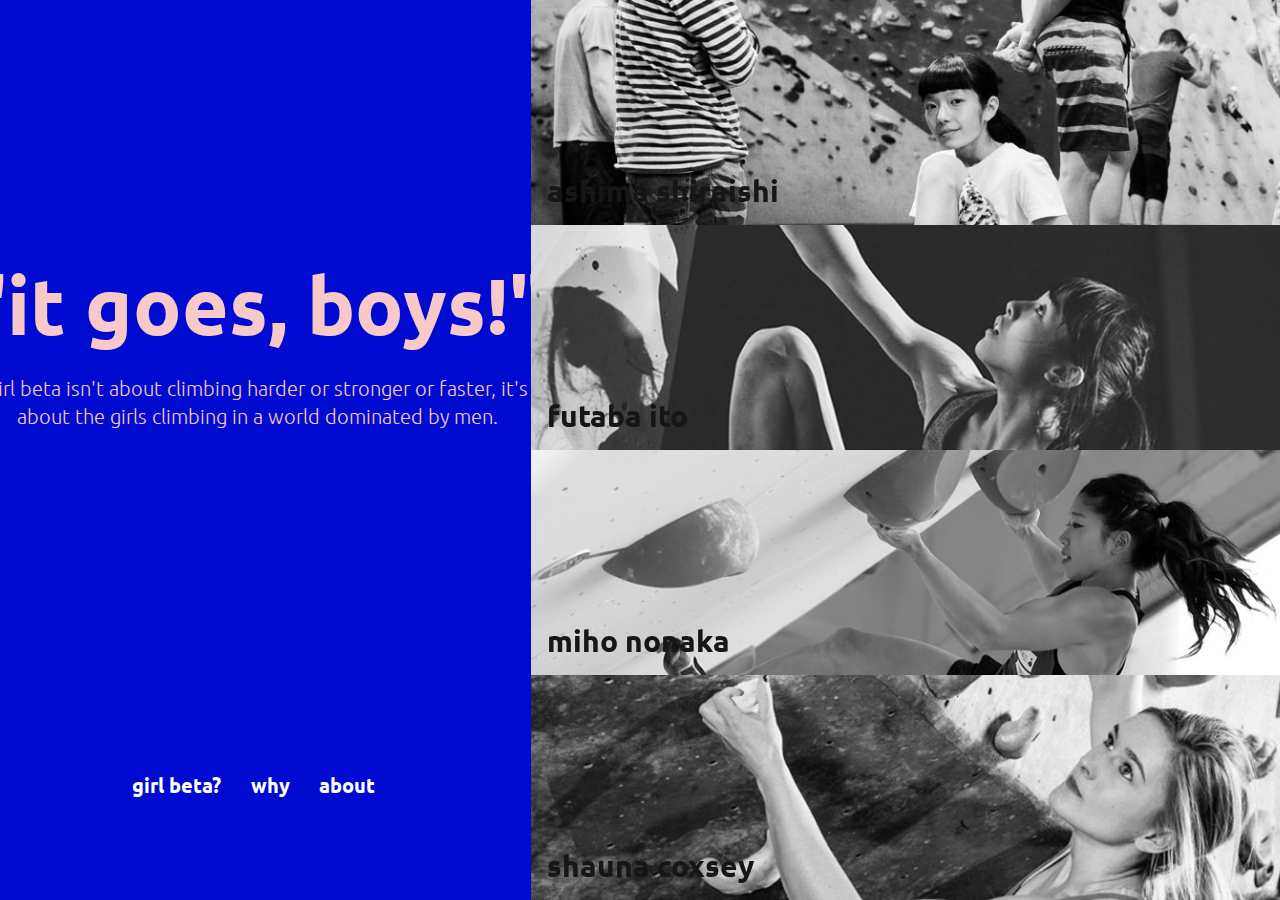
==== index.html @ 15e7bbf2 "initial files" ====
<head>
  <title>girl beta</title>
  <link href='css/bootstrap.css' rel='stylesheet'>
  <link rel="stylesheet" href="css/main.css">
  <link href="https://fonts.googleapis.com/css?family=Ubuntu" rel="stylesheet">
  <meta name="viewport" content="width=device-width, initial-scale=1.0">
</head>

<body>
  <div class="row">
    <div class="col-xs-5">

      <div class="row">
        <div class="important">
          <div class="intro">
            <div class="text">
                <h1>"it goes, boys!"</h1>
                <p class="intro-text">girl beta isn't about climbing harder or stronger or faster, it's about the girls climbing in a world dominated by men.</p>
            </div>
          </div>
        </div>

        <div class="important">
          <div class="sub-nav">
            <div class="sub-nav-text-main">
              <center>
                <a class="nav-link" href="...">girl beta?</a>
                <a class="nav-link" href="...">why</a>
                <a class="nav-link" href="...">about</a>
              </center>
            </div>
          </div>
        </div>
      </div>

    </div>


    <div class="less-important">
      <div class="climber-main">
        <div class="climber">
          <div id="ashima">
              <h3>ashima shiraishi</h3>
              <a href="ashima.html">
                <span class="link-spanner"></span>
              </a>
          </div>
        </div>

        <div class="climber">
          <div id="futaba">
              <h3 class="climber-title">futaba ito</h3>
              <a href="futaba.html">
                <span class="link-spanner"></span>
              </a>
          </div>
        </div>

        <div class="climber">
          <div id="miho">
              <h3 class="climber-title">miho nonaka</h3>
              <a href="miho.html">
                <span class="link-spanner"></span>
              </a>
          </div>
        </div>

        <div class="climber">
          <div id="shauna">
              <h3>shauna coxsey</h3>
              <a href="shauna.html">
                <span class="link-spanner"></span>
              </a>
          </div>
        </div>

        <div class="climber">
          <div id="lynn">
              <h3>lynn hill</h3>
              <a href="lynn.html">
                <span class="link-spanner"></span>
              </a>
          </div>
        </div>

        <div class="climber">
          <div id="akiyo">
              <h3>akiyo noguchi</h3>
              <a href="akiyo.html">
                <span class="link-spanner"></span>
              </a>
          </div>
        </div>

        <div class="climber">
          <div id="janja">
              <h3>janja garnbret</h3>
              <a href="janja.html">
                <span class="link-spanner"></span>
              </a>
          </div>
        </div>

        <div class="climber">
          <div id="jain">
              <h3>jain kim</h3>
              <a href="jain.html">
                <span class="link-spanner"></span>
              </a>
          </div>
        </div>

        </div>
      </div>
  </div>
</body>
---- css/main.css ----
.important{
  z-index: 10;
}

.less-important{
  z-index: 1;
}

.climber{
  height: 25%;
  width: 100%;
  -webkit-filter: grayscale(1);
  transition: 0.3s;
}

.climber:hover{
  -webkit-filter: grayscale(0);
}

.climber-main{
  position:relative;
  height: 100%;
  overflow-y: auto;
  max-width: 100%;
  padding: 0;
  margin: 0;
}

.no-gutter > [class*='col-'] {
  padding-right:0;
  padding-left:0;
  padding-top: 0;
  padding-bottom: 0;
}

.intro{
  position: relative;
  background-color: #000ad1;
  height:75%;
  width:100%;

}

h1 {
  font-family: 'Ubuntu', sans-serif;
  font-weight: 700;
  font-size: 80px;
  text-align: center;
  color: #F7CAC9;
  overflow: hidden;
  text-overflow: ellipsis;
  white-space: nowrap;
  line-height: normal;
}

h3 {
  position: absolute;
  bottom: 8px;
  left: 16px;
  font-family: 'Ubuntu', sans-serif;
  font-weight: 700;
  font-size: 30px;
  text-align:left;
  color: #000ad1;
}


h4 {
  font-family: 'Ubuntu', sans-serif;
  font-weight: 700;
  font-size: 30px;
  color: #000ad1;
  overflow: hidden;
  text-overflow: ellipsis;
  white-space: nowrap;
}

small {
  font-family: 'Ubuntu', sans-serif;
  font-weight: 300;
  font-size: 14px;
  color: #000ad1;
  padding-bottom: 10px;
}

.intro-text{
  text-decoration: none;
  font-family: 'Ubuntu', sans-serif;
  font-weight: 300;
  font-size: 20px;
  color: #F7CAC9;
  text-align: center;
}

.nav-link{
  text-align: center;
  font-family: 'Ubuntu', sans-serif;
  font-weight: 700;
  font-size: 20px;
  color: #ffffff;
  display: inline block;
  margin-left: 1vw;
  margin-right: 1vw;
}

.nav-link:hover{
  text-decoration: none;
  font-color: #000ad1;
  background-color: #F7CAC9;
}

p {
  text-decoration: none;
  font-family: 'Ubuntu', sans-serif;
  font-weight: 300;
  font-size: 14px;
  color: #00000;
  padding-top: 10px;
}

.climber:hover h3  { background-color: #F7CAC9; }

/*Important:*/
.link-spanner{
  position:absolute;
  width:100%;
  height:100%;
  top:0;
  left: 0;
  z-index: 1;
}

.climber-bio{
  position: relative;
  background-color: #F7CAC9;
  height:75%;
  width:100%;
}

.text{
  position: absolute;
  top: 50%; left: 50%;
  transform: translate(-50%,-50%);
}


.sub-nav{
  position: relative;
  background-color: #000ad1;
  height:25%;
  width:100%;
}

.sub-nav-main{
  position: relative;
  background-color: #F7CAC9;
  height:25%;
  width:100%;
}


.sub-nav-text{
  position: absolute;
  top: 50%; left: 0%;
  transform: translate(40%,-50%);
}

.sub-nav-text-main{
  position: absolute;
  top: 50%; left: 0%;
  transform: translate(50%,-60%);
}

.climber-image-holder{
    position:relative;
    height: 100%;
    overflow-y: auto;
    max-width: 100%;
    padding: 0;
    margin: 0;
}

.myImage {
    position:relative;
    left:0;
    top:0;
    width:100%;
    -webkit-filter: grayscale(1);
    transition: 0.3s;
}

.myImage:hover {
    -webkit-filter: grayscale(0);
}

#futaba{
  height: 100%;
  width: 100%;
  background-image: url(../img/futaba.jpg);
  background-size: cover;
  background-repeat: no-repeat;
  position: relative;
  transition: 0.3s;
}

#ashima{
  height: 100%;
  width: 100%;
  background-image: url(../img/ashima.jpg);
  background-size: cover;
  background-repeat: no-repeat;
  position: relative;
}

#miho{
  height: 100%;
  width: 100%;
  background-image: url(../img/miho.jpg);
  background-size: cover;
  background-repeat: no-repeat;
  position: relative;
}

#shauna{
  height: 100%;
  width: 100%;
  background-image: url(../img/shauna.jpg);
  background-size: cover;
  background-repeat: no-repeat;
  position: relative;
}

#lynn{
  height: 100%;
  width: 100%;
  background-image: url(../img/lynn.jpg);
  background-size: cover;
  background-repeat: no-repeat;
  position: relative;
}


#akiyo{
  height: 100%;
  width: 100%;
  background-image: url(../img/akiyo.jpg);
  background-size: cover;
  background-repeat: no-repeat;
  position: relative;
}

#janja{
  height: 100%;
  width: 100%;
  background-image: url(../img/janja.jpg);
  background-size: cover;
  background-repeat: no-repeat;
  position: relative;
}

#jain{
  height: 100%;
  width: 100%;
  background-image: url(../img/jain.jpg);
  background-size: cover;
  background-repeat: no-repeat;
  position: relative;
}
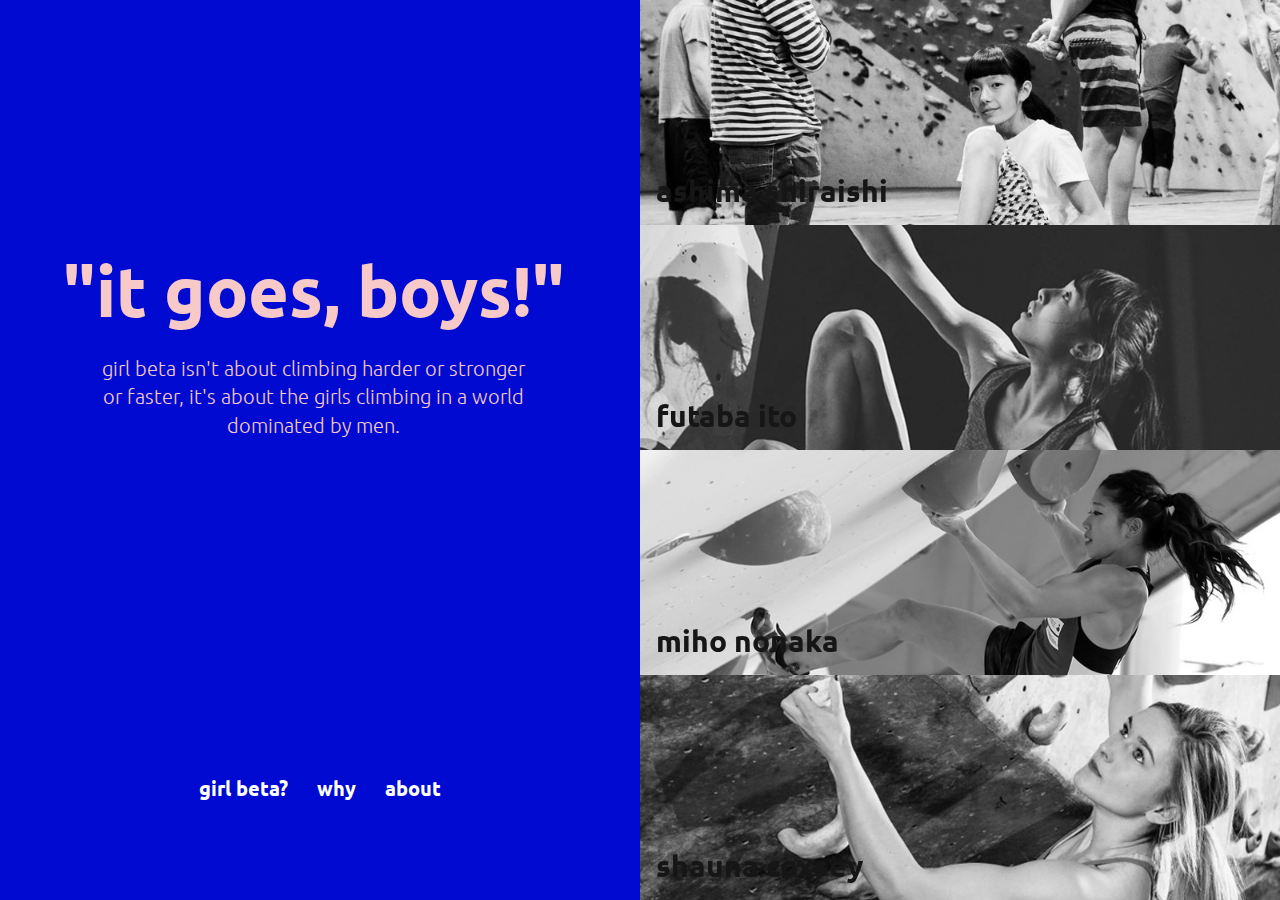
==== commit 32339d6d: "v2.1" ====
--- a/index.html
+++ b/index.html
@@ -1,116 +1,112 @@
 <head>
   <title>girl beta</title>
   <link href='css/bootstrap.css' rel='stylesheet'>
-  <link rel="stylesheet" href="css/main.css">
+  <link rel="stylesheet" media="screen and (min-width: 991px)" href="css/desktop.css">
+   <link rel="stylesheet" media="screen and (min-width: 481px)  and (max-width: 990px)" href="css/tablet.css">
+    <link rel="stylesheet" media="screen and (max-width: 480px)" href="css/mobile.css">
   <link href="https://fonts.googleapis.com/css?family=Ubuntu" rel="stylesheet">
   <meta name="viewport" content="width=device-width, initial-scale=1.0">
 </head>
 
 <body>
-  <div class="row">
-    <div class="col-xs-5">
+<div class="wrapper">
 
-      <div class="row">
-        <div class="important">
-          <div class="intro">
-            <div class="text">
-                <h1>"it goes, boys!"</h1>
-                <p class="intro-text">girl beta isn't about climbing harder or stronger or faster, it's about the girls climbing in a world dominated by men.</p>
+      <div class="intro important">
+          <div class="text">
+            <h1>"it goes, boys!"</h1>
+             <p class="intro-text">girl beta isn't about climbing harder or stronger or faster, it's about the girls climbing in a world dominated by men.</p>
+          </div>
+       </div>
+ 
+
+ 
+        <div class="sub-nav sub-nav-mobile important">
+          <div class="sub-nav-text-main">
+            <center>
+              <a class="nav-link" href="...">girl beta?</a>
+              <a class="nav-link" href="...">why</a>
+              <a class="nav-link" href="...">about</a>
+            </center>
+          </div>
+        </div>
+      
+    
+
+
+      <div class="less-important">
+        <div class="climber-main">
+          <div class="climber">
+            <div id="ashima">
+                <h3>ashima shiraishi</h3>
+                <a href="ashima.html">
+                  <span class="link-spanner"></span>
+                </a>
             </div>
           </div>
-        </div>
 
-        <div class="important">
-          <div class="sub-nav">
-            <div class="sub-nav-text-main">
-              <center>
-                <a class="nav-link" href="...">girl beta?</a>
-                <a class="nav-link" href="...">why</a>
-                <a class="nav-link" href="...">about</a>
-              </center>
+          <div class="climber">
+            <div id="futaba">
+                <h3 class="climber-title">futaba ito</h3>
+                <a href="futaba.html">
+                  <span class="link-spanner"></span>
+                </a>
             </div>
           </div>
+
+          <div class="climber">
+            <div id="miho">
+                <h3 class="climber-title">miho nonaka</h3>
+                <a href="miho.html">
+                  <span class="link-spanner"></span>
+                </a>
+            </div>
+          </div>
+
+          <div class="climber">
+            <div id="shauna">
+                <h3>shauna coxsey</h3>
+                <a href="shauna.html">
+                  <span class="link-spanner"></span>
+                </a>
+            </div>
+          </div>
+
+          <div class="climber">
+            <div id="lynn">
+                <h3>lynn hill</h3>
+                <a href="lynn.html">
+                  <span class="link-spanner"></span>
+                </a>
+            </div>
+          </div>
+
+          <div class="climber">
+            <div id="akiyo">
+                <h3>akiyo noguchi</h3>
+                <a href="akiyo.html">
+                  <span class="link-spanner"></span>
+                </a>
+            </div>
+          </div>
+
+          <div class="climber">
+            <div id="janja">
+                <h3>janja garnbret</h3>
+                <a href="janja.html">
+                  <span class="link-spanner"></span>
+                </a>
+            </div>
+          </div>
+
+          <div class="climber">
+            <div id="jain">
+                <h3>jain kim</h3>
+                <a href="jain.html">
+                  <span class="link-spanner"></span>
+                </a>
+            </div>
+          </div> 
         </div>
       </div>
-
-    </div>
-
-
-    <div class="less-important">
-      <div class="climber-main">
-        <div class="climber">
-          <div id="ashima">
-              <h3>ashima shiraishi</h3>
-              <a href="ashima.html">
-                <span class="link-spanner"></span>
-              </a>
-          </div>
-        </div>
-
-        <div class="climber">
-          <div id="futaba">
-              <h3 class="climber-title">futaba ito</h3>
-              <a href="futaba.html">
-                <span class="link-spanner"></span>
-              </a>
-          </div>
-        </div>
-
-        <div class="climber">
-          <div id="miho">
-              <h3 class="climber-title">miho nonaka</h3>
-              <a href="miho.html">
-                <span class="link-spanner"></span>
-              </a>
-          </div>
-        </div>
-
-        <div class="climber">
-          <div id="shauna">
-              <h3>shauna coxsey</h3>
-              <a href="shauna.html">
-                <span class="link-spanner"></span>
-              </a>
-          </div>
-        </div>
-
-        <div class="climber">
-          <div id="lynn">
-              <h3>lynn hill</h3>
-              <a href="lynn.html">
-                <span class="link-spanner"></span>
-              </a>
-          </div>
-        </div>
-
-        <div class="climber">
-          <div id="akiyo">
-              <h3>akiyo noguchi</h3>
-              <a href="akiyo.html">
-                <span class="link-spanner"></span>
-              </a>
-          </div>
-        </div>
-
-        <div class="climber">
-          <div id="janja">
-              <h3>janja garnbret</h3>
-              <a href="janja.html">
-                <span class="link-spanner"></span>
-              </a>
-          </div>
-        </div>
-
-        <div class="climber">
-          <div id="jain">
-              <h3>jain kim</h3>
-              <a href="jain.html">
-                <span class="link-spanner"></span>
-              </a>
-          </div>
-        </div>
-
-        </div>
-      </div>
-  </div>
+  </div>      
 </body>
--- a/css/desktop.css
+++ b/css/desktop.css
@@ -0,0 +1,282 @@
+.important{
+  z-index: 10;
+}
+
+.less-important{
+  z-index: 1;
+}
+
+.climber{
+  height: 25%;
+  width: 100%;
+  -webkit-filter: grayscale(1);
+  transition: 0.3s;
+}
+
+.climber:hover{
+  -webkit-filter: grayscale(0);
+}
+
+.climber-main{
+  position: relative;
+  left: 50%;
+  top: 0%;
+  height: 100%;
+  overflow-y: auto;
+  max-width: 50%;
+  padding: 0;
+}
+
+.no-gutter > [class*='col-'] {
+  padding-right:0;
+  padding-left:0;
+  padding-top: 0;
+  padding-bottom: 0;
+}
+
+.intro{
+  position: absolute;
+  top: 0;
+  background-color: #000ad1;
+  height:75%;
+  width:50%;
+
+}
+
+h1 {
+  font-family: 'Ubuntu', sans-serif;
+  font-weight: 700;
+  font-size: 70px;
+  text-align: center;
+  color: #F7CAC9;
+  overflow: hidden;
+  text-overflow: ellipsis;
+  white-space: nowrap;
+  line-height: normal;
+  width: 100%;
+  margin-left: 0%;
+}
+
+h3 {
+  position: absolute;
+  bottom: 8px;
+  left: 16px;
+  font-family: 'Ubuntu', sans-serif;
+  font-weight: 700;
+  font-size: 30px;
+  text-align:left;
+  color: #000ad1;
+}
+
+
+h4 {
+  font-family: 'Ubuntu', sans-serif;
+  font-weight: 700;
+  font-size: 30px;
+  color: #000ad1;
+  overflow: hidden;
+  text-overflow: ellipsis;
+  white-space: nowrap;
+}
+
+small {
+  font-family: 'Ubuntu', sans-serif;
+  font-weight: 300;
+  font-size: 14px;
+  color: #000ad1;
+  padding-bottom: 10px;
+}
+
+.intro-text{
+  text-decoration: none;
+  font-family: 'Ubuntu', sans-serif;
+  font-weight: 300;
+  font-size: 20px;
+  color: #F7CAC9;
+  text-align: center;
+  width: 100%;
+  left: 0;
+  padding-right: 3vw;
+  padding-left: 3vw;
+
+}
+
+.nav-link{
+  text-align: center;
+  font-family: 'Ubuntu', sans-serif;
+  font-weight: 700;
+  font-size: 20px;
+  color: #ffffff;
+  display: inline block;
+  margin-left: 1vw;
+  margin-right: 1vw;
+}
+
+.nav-link:hover{
+  text-decoration: none;
+  font-color: #000ad1;
+  background-color: #F7CAC9;
+}
+
+p {
+  text-decoration: none;
+  font-family: 'Ubuntu', sans-serif;
+  font-weight: 300;
+  font-size: 14px;
+  color: #00000;
+  padding-top: 10px;
+}
+
+.climber:hover h3  { background-color: #F7CAC9; }
+
+/*Important:*/
+.link-spanner{
+  position:absolute;
+  width:100%;
+  height:100%;
+  top:0;
+  left: 0;
+  z-index: 1;
+}
+
+.climber-bio{
+  position: relative;
+  background-color: #F7CAC9;
+  height:75%;
+  width:100%;
+}
+
+.text{
+  position: absolute;
+  top: 50%; left: 50%;
+  transform: translate(-50%,-50%);
+  padding-left: : 1vw;
+  padding-right: 1vw;
+}
+
+
+.sub-nav{
+  position: absolute;
+  bottom: 0;
+  background-color: #000ad1;
+  height:25%;
+  width:50%;
+  text-align: center;
+}
+
+.sub-nav-main{
+  position: relative;
+  background-color: #F7CAC9;
+  height:25%;
+  width:100%;
+}
+
+
+.sub-nav-text{
+  position: absolute;
+  top: 50%; left: 0%;
+  transform: translate(40%,-50%);
+}
+
+.sub-nav-text-main{
+  position: absolute;
+  top: 50%;
+  left: 50%;
+  transform: translate(-50%, -50%);
+}
+
+.climber-image-holder{
+    position:relative;
+    height: 100%;
+    overflow-y: auto;
+    max-width: 100%;
+    padding: 0;
+    margin: 0;
+}
+
+.myImage {
+    position:relative;
+    left:0;
+    top:0;
+    width:100%;
+    -webkit-filter: grayscale(1);
+    transition: 0.3s;
+}
+
+.myImage:hover {
+    -webkit-filter: grayscale(0);
+}
+
+#futaba{
+  height: 100%;
+  width: 100%;
+  background-image: url(../img/futaba.jpg);
+  background-size: cover;
+  background-repeat: no-repeat;
+  position: relative;
+  transition: 0.3s;
+}
+
+#ashima{
+  height: 100%;
+  width: 100%;
+  background-image: url(../img/ashima.jpg);
+  background-size: cover;
+  background-repeat: no-repeat;
+  position: relative;
+}
+
+#miho{
+  height: 100%;
+  width: 100%;
+  background-image: url(../img/miho.jpg);
+  background-size: cover;
+  background-repeat: no-repeat;
+  position: relative;
+}
+
+#shauna{
+  height: 100%;
+  width: 100%;
+  background-image: url(../img/shauna.jpg);
+  background-size: cover;
+  background-repeat: no-repeat;
+  position: relative;
+}
+
+#lynn{
+  height: 100%;
+  width: 100%;
+  background-image: url(../img/lynn.jpg);
+  background-size: cover;
+  background-repeat: no-repeat;
+  position: relative;
+}
+
+
+#akiyo{
+  height: 100%;
+  width: 100%;
+  background-image: url(../img/akiyo.jpg);
+  background-size: cover;
+  background-repeat: no-repeat;
+  position: relative;
+}
+
+#janja{
+  height: 100%;
+  width: 100%;
+  background-image: url(../img/janja.jpg);
+  background-size: cover;
+  background-repeat: no-repeat;
+  position: relative;
+}
+
+#jain{
+  height: 100%;
+  width: 100%;
+  background-image: url(../img/jain.jpg);
+  background-size: cover;
+  background-repeat: no-repeat;
+  position: relative;
+}
--- a/css/tablet.css
+++ b/css/tablet.css
@@ -0,0 +1,282 @@
+.important{
+  z-index: 10;
+}
+
+.less-important{
+  z-index: 1;
+}
+
+.climber{
+  height: 25%;
+  width: 100%;
+  -webkit-filter: grayscale(1);
+  transition: 0.3s;
+}
+
+.climber:hover{
+  -webkit-filter: grayscale(0);
+}
+
+.climber-main{
+  position: relative;
+  left: 50%;
+  top: 0%;
+  height: 100%;
+  overflow-y: auto;
+  max-width: 50%;
+  padding: 0;
+}
+
+.no-gutter > [class*='col-'] {
+  padding-right:0;
+  padding-left:0;
+  padding-top: 0;
+  padding-bottom: 0;
+}
+
+.intro{
+  position: absolute;
+  top: 0;
+  background-color: red;
+  height:75%;
+  width:50%;
+
+}
+
+h1 {
+  font-family: 'Ubuntu', sans-serif;
+  font-weight: 700;
+  font-size: 70px;
+  text-align: center;
+  color: #F7CAC9;
+  overflow: hidden;
+  text-overflow: ellipsis;
+  white-space: nowrap;
+  line-height: normal;
+  width: 100%;
+  margin-left: 0%;
+}
+
+h3 {
+  position: absolute;
+  bottom: 8px;
+  left: 16px;
+  font-family: 'Ubuntu', sans-serif;
+  font-weight: 700;
+  font-size: 30px;
+  text-align:left;
+  color: #000ad1;
+}
+
+
+h4 {
+  font-family: 'Ubuntu', sans-serif;
+  font-weight: 700;
+  font-size: 30px;
+  color: #000ad1;
+  overflow: hidden;
+  text-overflow: ellipsis;
+  white-space: nowrap;
+}
+
+small {
+  font-family: 'Ubuntu', sans-serif;
+  font-weight: 300;
+  font-size: 14px;
+  color: #000ad1;
+  padding-bottom: 10px;
+}
+
+.intro-text{
+  text-decoration: none;
+  font-family: 'Ubuntu', sans-serif;
+  font-weight: 300;
+  font-size: 20px;
+  color: #F7CAC9;
+  text-align: center;
+  width: 100%;
+  left: 0;
+  padding-right: 3vw;
+  padding-left: 3vw;
+
+}
+
+.nav-link{
+  text-align: center;
+  font-family: 'Ubuntu', sans-serif;
+  font-weight: 700;
+  font-size: 20px;
+  color: #ffffff;
+  display: inline block;
+  margin-left: 1vw;
+  margin-right: 1vw;
+}
+
+.nav-link:hover{
+  text-decoration: none;
+  font-color: #000ad1;
+  background-color: #F7CAC9;
+}
+
+p {
+  text-decoration: none;
+  font-family: 'Ubuntu', sans-serif;
+  font-weight: 300;
+  font-size: 14px;
+  color: #00000;
+  padding-top: 10px;
+}
+
+.climber:hover h3  { background-color: #F7CAC9; }
+
+/*Important:*/
+.link-spanner{
+  position:absolute;
+  width:100%;
+  height:100%;
+  top:0;
+  left: 0;
+  z-index: 1;
+}
+
+.climber-bio{
+  position: relative;
+  background-color: #F7CAC9;
+  height:75%;
+  width:100%;
+}
+
+.text{
+  position: absolute;
+  top: 50%; left: 50%;
+  transform: translate(-50%,-50%);
+  padding-left: : 1vw;
+  padding-right: 1vw;
+}
+
+
+.sub-nav{
+  position: absolute;
+  bottom: 0;
+  background-color: #000ad1;
+  height:25%;
+  width:50%;
+  text-align: center;
+}
+
+.sub-nav-main{
+  position: relative;
+  background-color: #F7CAC9;
+  height:25%;
+  width:100%;
+}
+
+
+.sub-nav-text{
+  position: absolute;
+  top: 50%; left: 0%;
+  transform: translate(40%,-50%);
+}
+
+.sub-nav-text-main{
+  position: absolute;
+  top: 50%;
+  left: 50%;
+  transform: translate(-50%, -50%);
+}
+
+.climber-image-holder{
+    position:relative;
+    height: 100%;
+    overflow-y: auto;
+    max-width: 100%;
+    padding: 0;
+    margin: 0;
+}
+
+.myImage {
+    position:relative;
+    left:0;
+    top:0;
+    width:100%;
+    -webkit-filter: grayscale(1);
+    transition: 0.3s;
+}
+
+.myImage:hover {
+    -webkit-filter: grayscale(0);
+}
+
+#futaba{
+  height: 100%;
+  width: 100%;
+  background-image: url(../img/futaba.jpg);
+  background-size: cover;
+  background-repeat: no-repeat;
+  position: relative;
+  transition: 0.3s;
+}
+
+#ashima{
+  height: 100%;
+  width: 100%;
+  background-image: url(../img/ashima.jpg);
+  background-size: cover;
+  background-repeat: no-repeat;
+  position: relative;
+}
+
+#miho{
+  height: 100%;
+  width: 100%;
+  background-image: url(../img/miho.jpg);
+  background-size: cover;
+  background-repeat: no-repeat;
+  position: relative;
+}
+
+#shauna{
+  height: 100%;
+  width: 100%;
+  background-image: url(../img/shauna.jpg);
+  background-size: cover;
+  background-repeat: no-repeat;
+  position: relative;
+}
+
+#lynn{
+  height: 100%;
+  width: 100%;
+  background-image: url(../img/lynn.jpg);
+  background-size: cover;
+  background-repeat: no-repeat;
+  position: relative;
+}
+
+
+#akiyo{
+  height: 100%;
+  width: 100%;
+  background-image: url(../img/akiyo.jpg);
+  background-size: cover;
+  background-repeat: no-repeat;
+  position: relative;
+}
+
+#janja{
+  height: 100%;
+  width: 100%;
+  background-image: url(../img/janja.jpg);
+  background-size: cover;
+  background-repeat: no-repeat;
+  position: relative;
+}
+
+#jain{
+  height: 100%;
+  width: 100%;
+  background-image: url(../img/jain.jpg);
+  background-size: cover;
+  background-repeat: no-repeat;
+  position: relative;
+}
--- a/css/mobile.css
+++ b/css/mobile.css
@@ -0,0 +1,268 @@
+.important{
+  z-index: 10;
+}
+
+.less-important{
+  z-index: 1;
+}
+
+.climber{
+  height: 25%;
+  width: 100%;
+  -webkit-filter: grayscale(1);
+  transition: 0.3s;
+}
+
+.climber:hover{
+  -webkit-filter: grayscale(0);
+}
+
+.climber-main{
+  position:relative;
+  height: 100%;
+  overflow-y: auto;
+  max-width: 100%;
+  padding: 0;
+  margin: 0;
+}
+
+.no-gutter > [class*='col-'] {
+  padding-right:0;
+  padding-left:0;
+  padding-top: 0;
+  padding-bottom: 0;
+}
+
+.intro{
+  position: relative;
+  background-color: green;
+  height:75%;
+  width:100%;
+
+}
+
+h1 {
+  font-family: 'Ubuntu', sans-serif;
+  font-weight: 700;
+  font-size: 80px;
+  text-align: center;
+  color: #F7CAC9;
+  overflow: hidden;
+  text-overflow: ellipsis;
+  white-space: nowrap;
+  line-height: normal;
+}
+
+h3 {
+  position: absolute;
+  bottom: 8px;
+  left: 16px;
+  font-family: 'Ubuntu', sans-serif;
+  font-weight: 700;
+  font-size: 30px;
+  text-align:left;
+  color: #000ad1;
+}
+
+
+h4 {
+  font-family: 'Ubuntu', sans-serif;
+  font-weight: 700;
+  font-size: 30px;
+  color: #000ad1;
+  overflow: hidden;
+  text-overflow: ellipsis;
+  white-space: nowrap;
+}
+
+small {
+  font-family: 'Ubuntu', sans-serif;
+  font-weight: 300;
+  font-size: 14px;
+  color: #000ad1;
+  padding-bottom: 10px;
+}
+
+.intro-text{
+  text-decoration: none;
+  font-family: 'Ubuntu', sans-serif;
+  font-weight: 300;
+  font-size: 20px;
+  color: #F7CAC9;
+  text-align: center;
+}
+
+.nav-link{
+  text-align: center;
+  font-family: 'Ubuntu', sans-serif;
+  font-weight: 700;
+  font-size: 20px;
+  color: #ffffff;
+  display: inline block;
+  margin-left: 1vw;
+  margin-right: 1vw;
+}
+
+.nav-link:hover{
+  text-decoration: none;
+  font-color: #000ad1;
+  background-color: #F7CAC9;
+}
+
+p {
+  text-decoration: none;
+  font-family: 'Ubuntu', sans-serif;
+  font-weight: 300;
+  font-size: 14px;
+  color: #00000;
+  padding-top: 10px;
+}
+
+.climber:hover h3  { background-color: #F7CAC9; }
+
+/*Important:*/
+.link-spanner{
+  position:absolute;
+  width:100%;
+  height:100%;
+  top:0;
+  left: 0;
+  z-index: 1;
+}
+
+.climber-bio{
+  position: relative;
+  background-color: #F7CAC9;
+  height:75%;
+  width:100%;
+}
+
+.text{
+  position: absolute;
+  top: 50%; left: 50%;
+  transform: translate(-50%,-50%);
+}
+
+
+.sub-nav{
+  position: relative;
+  background-color: #000ad1;
+  height:25%;
+  width:100%;
+}
+
+.sub-nav-main{
+  position: relative;
+  background-color: #F7CAC9;
+  height:25%;
+  width:100%;
+}
+
+
+.sub-nav-text{
+  position: absolute;
+  top: 50%; left: 0%;
+  transform: translate(40%,-50%);
+}
+
+.sub-nav-text-main{
+  position: absolute;
+  top: 50%; left: 0%;
+  transform: translate(50%,-60%);
+}
+
+.climber-image-holder{
+    position:relative;
+    height: 100%;
+    overflow-y: auto;
+    max-width: 100%;
+    padding: 0;
+    margin: 0;
+}
+
+.myImage {
+    position:relative;
+    left:0;
+    top:0;
+    width:100%;
+    -webkit-filter: grayscale(1);
+    transition: 0.3s;
+}
+
+.myImage:hover {
+    -webkit-filter: grayscale(0);
+}
+
+#futaba{
+  height: 100%;
+  width: 100%;
+  background-image: url(../img/futaba.jpg);
+  background-size: cover;
+  background-repeat: no-repeat;
+  position: relative;
+  transition: 0.3s;
+}
+
+#ashima{
+  height: 100%;
+  width: 100%;
+  background-image: url(../img/ashima.jpg);
+  background-size: cover;
+  background-repeat: no-repeat;
+  position: relative;
+}
+
+#miho{
+  height: 100%;
+  width: 100%;
+  background-image: url(../img/miho.jpg);
+  background-size: cover;
+  background-repeat: no-repeat;
+  position: relative;
+}
+
+#shauna{
+  height: 100%;
+  width: 100%;
+  background-image: url(../img/shauna.jpg);
+  background-size: cover;
+  background-repeat: no-repeat;
+  position: relative;
+}
+
+#lynn{
+  height: 100%;
+  width: 100%;
+  background-image: url(../img/lynn.jpg);
+  background-size: cover;
+  background-repeat: no-repeat;
+  position: relative;
+}
+
+
+#akiyo{
+  height: 100%;
+  width: 100%;
+  background-image: url(../img/akiyo.jpg);
+  background-size: cover;
+  background-repeat: no-repeat;
+  position: relative;
+}
+
+#janja{
+  height: 100%;
+  width: 100%;
+  background-image: url(../img/janja.jpg);
+  background-size: cover;
+  background-repeat: no-repeat;
+  position: relative;
+}
+
+#jain{
+  height: 100%;
+  width: 100%;
+  background-image: url(../img/jain.jpg);
+  background-size: cover;
+  background-repeat: no-repeat;
+  position: relative;
+}
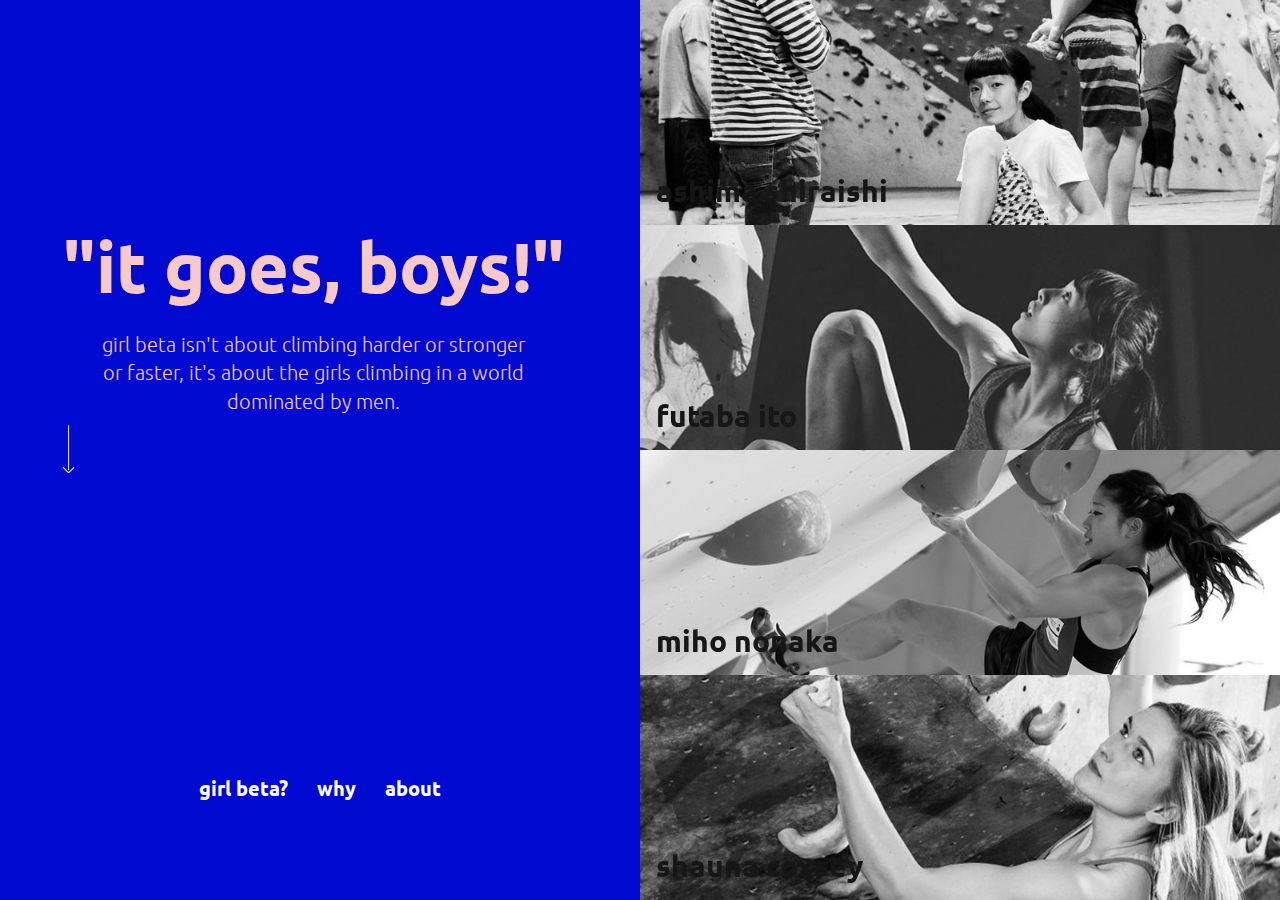
==== commit 5ba2b293: "mobile responsive homepage + minor content changes" ====
--- a/index.html
+++ b/index.html
@@ -1,26 +1,31 @@
 <head>
   <title>girl beta</title>
-  <link href='css/bootstrap.css' rel='stylesheet'>
-  <link rel="stylesheet" media="screen and (min-width: 991px)" href="css/desktop.css">
-   <link rel="stylesheet" media="screen and (min-width: 481px)  and (max-width: 990px)" href="css/tablet.css">
+    <link href='css/bootstrap.css' rel='stylesheet'>
+    <link rel="stylesheet" media="screen and (min-width: 991px)" href="css/desktop.css">
+    <link rel="stylesheet" media="screen and (min-width: 481px)  and (max-width: 990px)" href="css/tablet.css">
     <link rel="stylesheet" media="screen and (max-width: 480px)" href="css/mobile.css">
-  <link href="https://fonts.googleapis.com/css?family=Ubuntu" rel="stylesheet">
-  <meta name="viewport" content="width=device-width, initial-scale=1.0">
+    <link href="https://fonts.googleapis.com/css?family=Ubuntu" rel="stylesheet">
+    <script src="js/jquery-3.3.1.min.js"></script>
+    <script src="js/jquery.sticky-kit.min.js"></script>
+    <script src="js/stickynav.js"></script>
+    <meta name="viewport" content="width=device-width, initial-scale=1.0">
 </head>
 
 <body>
-<div class="wrapper">
 
       <div class="intro important">
           <div class="text">
             <h1>"it goes, boys!"</h1>
              <p class="intro-text">girl beta isn't about climbing harder or stronger or faster, it's about the girls climbing in a world dominated by men.</p>
+             <img id="scroll-arrow" class=".mobile-only" src="img/scroll-down.svg" alt="scroll down arrow" height="48 px" width="12 px">
+             <br>
+             <p id="mobile-intro" class="mobile-only">scroll down</p>
           </div>
        </div>
- 
 
- 
-        <div class="sub-nav sub-nav-mobile important">
+
+
+        <div class="sub-nav important">
           <div class="sub-nav-text-main">
             <center>
               <a class="nav-link" href="...">girl beta?</a>
@@ -29,84 +34,97 @@
             </center>
           </div>
         </div>
-      
-    
 
 
       <div class="less-important">
         <div class="climber-main">
           <div class="climber">
             <div id="ashima">
-                <h3>ashima shiraishi</h3>
-                <a href="ashima.html">
-                  <span class="link-spanner"></span>
-                </a>
+                <div id="ashima-inside">
+                  <h3>ashima shiraishi</h3>
+                  <a href="ashima.html">
+                    <span class="link-spanner"></span>
+                  </a>
+                </div>
             </div>
           </div>
 
           <div class="climber">
             <div id="futaba">
+              <div id="futaba-inside">
                 <h3 class="climber-title">futaba ito</h3>
                 <a href="futaba.html">
                   <span class="link-spanner"></span>
                 </a>
+              </div>
             </div>
           </div>
 
           <div class="climber">
             <div id="miho">
+              <div id="miho-inside">
                 <h3 class="climber-title">miho nonaka</h3>
                 <a href="miho.html">
                   <span class="link-spanner"></span>
                 </a>
+              </div>
             </div>
           </div>
 
           <div class="climber">
             <div id="shauna">
-                <h3>shauna coxsey</h3>
+              <div id="shauna-inside">
+                <h3 class="climber-title">shauna coxsey</h3>
                 <a href="shauna.html">
                   <span class="link-spanner"></span>
                 </a>
+              </div>
             </div>
           </div>
 
           <div class="climber">
             <div id="lynn">
+              <div id="lynn-inside">
                 <h3>lynn hill</h3>
                 <a href="lynn.html">
                   <span class="link-spanner"></span>
                 </a>
+              </div>
             </div>
           </div>
 
           <div class="climber">
             <div id="akiyo">
+              <div id="akiyo-inside">
                 <h3>akiyo noguchi</h3>
                 <a href="akiyo.html">
                   <span class="link-spanner"></span>
                 </a>
+              </div>
             </div>
           </div>
 
           <div class="climber">
             <div id="janja">
+              <div id="janja-inside">
                 <h3>janja garnbret</h3>
                 <a href="janja.html">
                   <span class="link-spanner"></span>
                 </a>
+              </div>
             </div>
           </div>
 
           <div class="climber">
             <div id="jain">
+              <div id="jain-inside">
                 <h3>jain kim</h3>
                 <a href="jain.html">
                   <span class="link-spanner"></span>
                 </a>
+              </div>
             </div>
-          </div> 
+          </div>
         </div>
       </div>
-  </div>      
 </body>
--- a/css/desktop.css
+++ b/css/desktop.css
@@ -85,6 +85,10 @@
   font-size: 14px;
   color: #000ad1;
   padding-bottom: 10px;
+}
+
+.mobile-only{
+  display: none;
 }
 
 .intro-text{
--- a/css/mobile.css
+++ b/css/mobile.css
@@ -9,21 +9,20 @@
 .climber{
   height: 25%;
   width: 100%;
-  -webkit-filter: grayscale(1);
-  transition: 0.3s;
-}
-
-.climber:hover{
-  -webkit-filter: grayscale(0);
 }
 
 .climber-main{
-  position:relative;
-  height: 100%;
+  float: left;
+  position: relative;
+  bottom: 0%;
+  height: 90%;
   overflow-y: auto;
-  max-width: 100%;
+  width: 100%;
   padding: 0;
-  margin: 0;
+}
+
+.climber-main::-webkit-scrollbar {
+    display: none;
 }
 
 .no-gutter > [class*='col-'] {
@@ -34,9 +33,11 @@
 }
 
 .intro{
-  position: relative;
-  background-color: green;
-  height:75%;
+  float: left;
+  position: relative;
+  top: 0;
+  background-color: #000ad1;
+  height:90%;
   width:100%;
 
 }
@@ -44,13 +45,15 @@
 h1 {
   font-family: 'Ubuntu', sans-serif;
   font-weight: 700;
-  font-size: 80px;
+  font-size: 45px;
   text-align: center;
   color: #F7CAC9;
   overflow: hidden;
   text-overflow: ellipsis;
   white-space: nowrap;
   line-height: normal;
+  width: 100%;
+  margin-left: 0%;
 }
 
 h3 {
@@ -62,6 +65,7 @@
   font-size: 30px;
   text-align:left;
   color: #000ad1;
+  background-color: #F7CAC9;
 }
 
 
@@ -83,6 +87,20 @@
   padding-bottom: 10px;
 }
 
+#mobile-intro
+{
+  font-family: 'Ubuntu', sans-serif;
+  font-weight: 300;
+  font-size: 14px;
+  color: #ffffff;
+  padding-bottom: 10px;
+  text-align: center;
+  margin-top: 2vh;
+}
+
+
+
+
 .intro-text{
   text-decoration: none;
   font-family: 'Ubuntu', sans-serif;
@@ -90,20 +108,27 @@
   font-size: 20px;
   color: #F7CAC9;
   text-align: center;
+  width: 100%;
+  left: 0;
+  padding-right: 3vw;
+  padding-left: 3vw;
+  padding-bottom: 10px;
+  margin-bottom: 2vh;
+
 }
 
 .nav-link{
   text-align: center;
   font-family: 'Ubuntu', sans-serif;
   font-weight: 700;
-  font-size: 20px;
+  font-size: 16px;
   color: #ffffff;
   display: inline block;
-  margin-left: 1vw;
-  margin-right: 1vw;
-}
-
-.nav-link:hover{
+  margin-left: 3vw;
+  margin-right: 3vw;
+}
+
+.nav-link:hover .nav-link:focus{
   text-decoration: none;
   font-color: #000ad1;
   background-color: #F7CAC9;
@@ -141,14 +166,20 @@
   position: absolute;
   top: 50%; left: 50%;
   transform: translate(-50%,-50%);
+  padding-left: : 1vw;
+  padding-right: 1vw;
+  text-align:center;
 }
 
 
 .sub-nav{
-  position: relative;
+  float: left;
+  position: relative;
+  bottom: 0;
   background-color: #000ad1;
-  height:25%;
+  height:10%;
   width:100%;
+  text-align: center;
 }
 
 .sub-nav-main{
@@ -167,8 +198,10 @@
 
 .sub-nav-text-main{
   position: absolute;
-  top: 50%; left: 0%;
-  transform: translate(50%,-60%);
+  top: 50%;
+  left: 50%;
+  transform: translate(-50%, -50%);
+  width: 100%
 }
 
 .climber-image-holder{
@@ -185,84 +218,199 @@
     left:0;
     top:0;
     width:100%;
-    -webkit-filter: grayscale(1);
     transition: 0.3s;
 }
+
 
 .myImage:hover {
     -webkit-filter: grayscale(0);
 }
 
 #futaba{
-  height: 100%;
-  width: 100%;
+  position: relative;
+}
+
+#futaba::before{
+  height: 100%;
+  width: 100%;
+  content: "";
+  position: absolute;
+  top: 0; left: 0;
   background-image: url(../img/futaba.jpg);
   background-size: cover;
   background-repeat: no-repeat;
-  position: relative;
-  transition: 0.3s;
-}
+  filter: grayscale(100%);
+}
+
+#futaba-inside {
+  /* This will make it stack on top of the ::before */
+  position: relative;
+  width: 100%;
+  height: 100%;
+}
+
 
 #ashima{
-  height: 100%;
-  width: 100%;
+  position: relative;
+}
+
+#ashima::before{
+  height: 100%;
+  width: 100%;
+  content: "";
+  position: absolute;
+  top: 0; left: 0;
   background-image: url(../img/ashima.jpg);
   background-size: cover;
   background-repeat: no-repeat;
-  position: relative;
+  filter: grayscale(100%);
+}
+
+#ashima-inside {
+  /* This will make it stack on top of the ::before */
+  position: relative;
+  width: 100%;
+  height: 100%;
 }
 
 #miho{
-  height: 100%;
-  width: 100%;
+  position: relative;
+}
+
+#miho::before{
+  height: 100%;
+  width: 100%;
+  content: "";
+  position: absolute;
+  top: 0; left: 0;
   background-image: url(../img/miho.jpg);
   background-size: cover;
   background-repeat: no-repeat;
-  position: relative;
-}
+  filter: grayscale(100%);
+}
+
+#miho-inside {
+  /* This will make it stack on top of the ::before */
+  position: relative;
+  width: 100%;
+  height: 100%;
+}
+
 
 #shauna{
-  height: 100%;
-  width: 100%;
+  position: relative;
+}
+
+#shauna::before{
+  height: 100%;
+  width: 100%;
+  content: "";
+  position: absolute;
+  top: 0; left: 0;
   background-image: url(../img/shauna.jpg);
   background-size: cover;
   background-repeat: no-repeat;
-  position: relative;
-}
+  filter: grayscale(100%);
+}
+
+#shauna-inside {
+  /* This will make it stack on top of the ::before */
+  position: relative;
+  width: 100%;
+  height: 100%;
+}
+
 
 #lynn{
-  height: 100%;
-  width: 100%;
+  position: relative;
+}
+
+#lynn::before{
+  height: 100%;
+  width: 100%;
+  content: "";
+  position: absolute;
+  top: 0; left: 0;
   background-image: url(../img/lynn.jpg);
   background-size: cover;
   background-repeat: no-repeat;
-  position: relative;
+  filter: grayscale(100%);
+}
+
+#lynn-inside {
+  /* This will make it stack on top of the ::before */
+  position: relative;
+  width: 100%;
+  height: 100%;
 }
 
 
 #akiyo{
-  height: 100%;
-  width: 100%;
+  position: relative;
+}
+
+#akiyo::before{
+  height: 100%;
+  width: 100%;
+  content: "";
+  position: absolute;
+  top: 0; left: 0;
   background-image: url(../img/akiyo.jpg);
   background-size: cover;
   background-repeat: no-repeat;
-  position: relative;
-}
+  filter: grayscale(100%);
+}
+
+#akiyo-inside {
+  /* This will make it stack on top of the ::before */
+  position: relative;
+  width: 100%;
+  height: 100%;
+}
+
 
 #janja{
-  height: 100%;
-  width: 100%;
+  position: relative;
+}
+
+#janja::before{
+  height: 100%;
+  width: 100%;
+  content: "";
+  position: absolute;
+  top: 0; left: 0;
   background-image: url(../img/janja.jpg);
   background-size: cover;
   background-repeat: no-repeat;
-  position: relative;
+  filter: grayscale(100%);
+}
+
+#janja-inside {
+  /* This will make it stack on top of the ::before */
+  position: relative;
+  width: 100%;
+  height: 100%;
 }
 
 #jain{
-  height: 100%;
-  width: 100%;
+  position: relative;
+}
+
+#jain::before{
+  height: 100%;
+  width: 100%;
+  content: "";
+  position: absolute;
+  top: 0; left: 0;
   background-image: url(../img/jain.jpg);
   background-size: cover;
   background-repeat: no-repeat;
-  position: relative;
-}
+  filter: grayscale(100%);
+}
+
+#jain-inside {
+  /* This will make it stack on top of the ::before */
+  position: relative;
+  width: 100%;
+  height: 100%;
+}
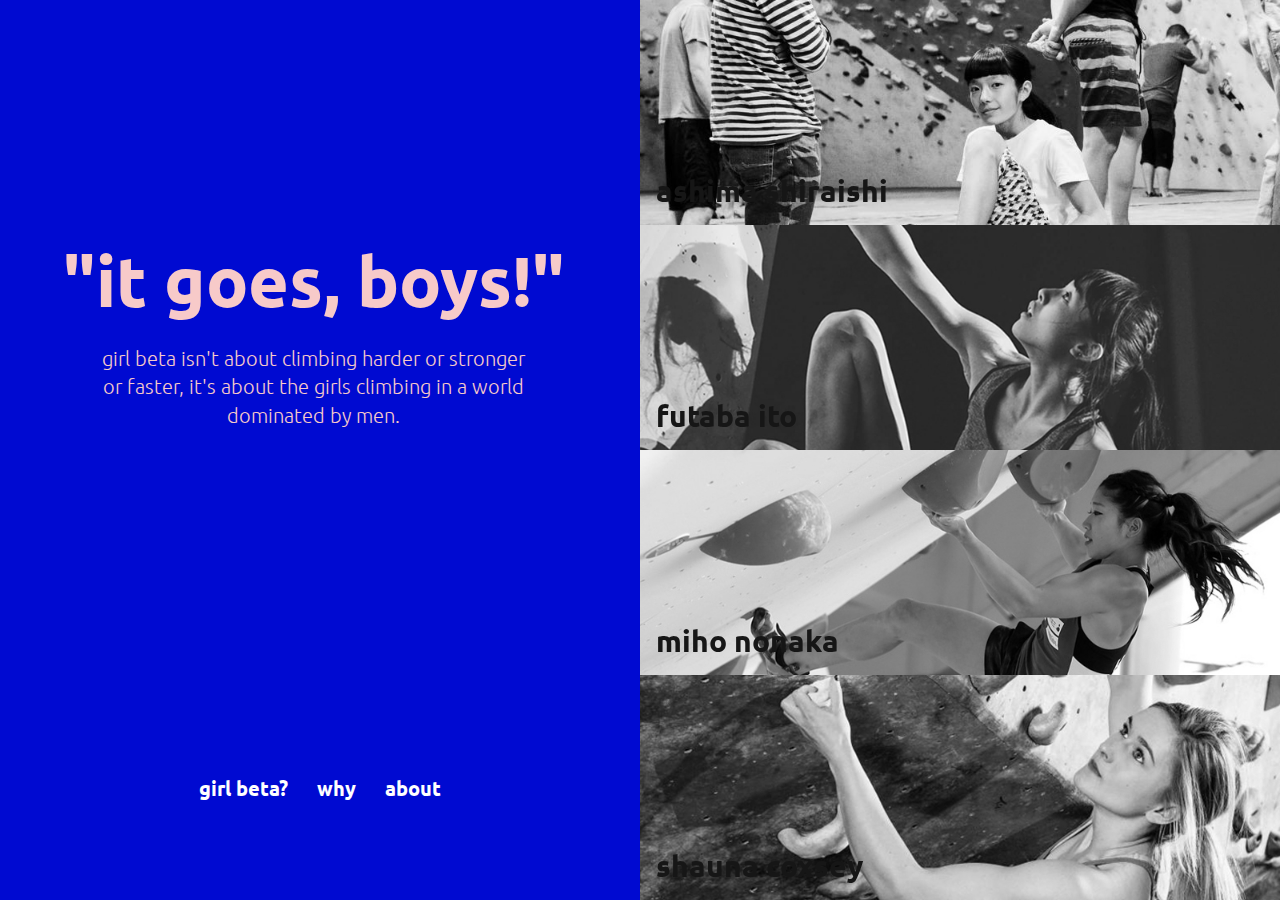
==== commit f6464f80: "tablet styling" ====
--- a/index.html
+++ b/index.html
@@ -17,7 +17,7 @@
           <div class="text">
             <h1>"it goes, boys!"</h1>
              <p class="intro-text">girl beta isn't about climbing harder or stronger or faster, it's about the girls climbing in a world dominated by men.</p>
-             <img id="scroll-arrow" class=".mobile-only" src="img/scroll-down.svg" alt="scroll down arrow" height="48 px" width="12 px">
+             <img id="scroll-arrow" class="mobile-only" src="img/scroll-down.svg" alt="scroll down arrow" height="48 px" width="12 px">
              <br>
              <p id="mobile-intro" class="mobile-only">scroll down</p>
           </div>
--- a/css/tablet.css
+++ b/css/tablet.css
@@ -9,22 +9,20 @@
 .climber{
   height: 25%;
   width: 100%;
-  -webkit-filter: grayscale(1);
-  transition: 0.3s;
-}
-
-.climber:hover{
-  -webkit-filter: grayscale(0);
 }
 
 .climber-main{
-  position: relative;
-  left: 50%;
-  top: 0%;
-  height: 100%;
+  float: left;
+  position: relative;
+  bottom: 0%;
+  height: 90%;
   overflow-y: auto;
-  max-width: 50%;
+  width: 100%;
   padding: 0;
+}
+
+.climber-main::-webkit-scrollbar {
+    display: none;
 }
 
 .no-gutter > [class*='col-'] {
@@ -35,18 +33,19 @@
 }
 
 .intro{
-  position: absolute;
+  float: left;
+  position: relative;
   top: 0;
-  background-color: red;
-  height:75%;
-  width:50%;
+  background-color: #000ad1;
+  height:90%;
+  width:100%;
 
 }
 
 h1 {
   font-family: 'Ubuntu', sans-serif;
   font-weight: 700;
-  font-size: 70px;
+  font-size: 80px;
   text-align: center;
   color: #F7CAC9;
   overflow: hidden;
@@ -66,6 +65,7 @@
   font-size: 30px;
   text-align:left;
   color: #000ad1;
+  background-color: #F7CAC9;
 }
 
 
@@ -87,17 +87,33 @@
   padding-bottom: 10px;
 }
 
+#mobile-intro
+{
+  font-family: 'Ubuntu', sans-serif;
+  font-weight: 300;
+  font-size: 18px;
+  color: #ffffff;
+  padding-bottom: 10px;
+  text-align: center;
+  margin-top: 2vh;
+}
+
+
+
+
 .intro-text{
   text-decoration: none;
   font-family: 'Ubuntu', sans-serif;
   font-weight: 300;
-  font-size: 20px;
+  font-size: 22px;
   color: #F7CAC9;
   text-align: center;
   width: 100%;
   left: 0;
   padding-right: 3vw;
   padding-left: 3vw;
+  padding-bottom: 10px;
+  margin-bottom: 2vh;
 
 }
 
@@ -105,14 +121,14 @@
   text-align: center;
   font-family: 'Ubuntu', sans-serif;
   font-weight: 700;
-  font-size: 20px;
+  font-size: 18px;
   color: #ffffff;
   display: inline block;
-  margin-left: 1vw;
-  margin-right: 1vw;
-}
-
-.nav-link:hover{
+  margin-left: 3vw;
+  margin-right: 3vw;
+}
+
+.nav-link:hover .nav-link:focus{
   text-decoration: none;
   font-color: #000ad1;
   background-color: #F7CAC9;
@@ -152,15 +168,17 @@
   transform: translate(-50%,-50%);
   padding-left: : 1vw;
   padding-right: 1vw;
+  text-align:center;
 }
 
 
 .sub-nav{
-  position: absolute;
+  float: left;
+  position: relative;
   bottom: 0;
   background-color: #000ad1;
-  height:25%;
-  width:50%;
+  height:10%;
+  width:100%;
   text-align: center;
 }
 
@@ -183,6 +201,7 @@
   top: 50%;
   left: 50%;
   transform: translate(-50%, -50%);
+  width: 100%
 }
 
 .climber-image-holder{
@@ -199,84 +218,199 @@
     left:0;
     top:0;
     width:100%;
-    -webkit-filter: grayscale(1);
     transition: 0.3s;
 }
+
 
 .myImage:hover {
     -webkit-filter: grayscale(0);
 }
 
 #futaba{
-  height: 100%;
-  width: 100%;
+  position: relative;
+}
+
+#futaba::before{
+  height: 100%;
+  width: 100%;
+  content: "";
+  position: absolute;
+  top: 0; left: 0;
   background-image: url(../img/futaba.jpg);
   background-size: cover;
   background-repeat: no-repeat;
-  position: relative;
-  transition: 0.3s;
-}
+  filter: grayscale(100%);
+}
+
+#futaba-inside {
+  /* This will make it stack on top of the ::before */
+  position: relative;
+  width: 100%;
+  height: 100%;
+}
+
 
 #ashima{
-  height: 100%;
-  width: 100%;
+  position: relative;
+}
+
+#ashima::before{
+  height: 100%;
+  width: 100%;
+  content: "";
+  position: absolute;
+  top: 0; left: 0;
   background-image: url(../img/ashima.jpg);
   background-size: cover;
   background-repeat: no-repeat;
-  position: relative;
+  filter: grayscale(100%);
+}
+
+#ashima-inside {
+  /* This will make it stack on top of the ::before */
+  position: relative;
+  width: 100%;
+  height: 100%;
 }
 
 #miho{
-  height: 100%;
-  width: 100%;
+  position: relative;
+}
+
+#miho::before{
+  height: 100%;
+  width: 100%;
+  content: "";
+  position: absolute;
+  top: 0; left: 0;
   background-image: url(../img/miho.jpg);
   background-size: cover;
   background-repeat: no-repeat;
-  position: relative;
-}
+  filter: grayscale(100%);
+}
+
+#miho-inside {
+  /* This will make it stack on top of the ::before */
+  position: relative;
+  width: 100%;
+  height: 100%;
+}
+
 
 #shauna{
-  height: 100%;
-  width: 100%;
+  position: relative;
+}
+
+#shauna::before{
+  height: 100%;
+  width: 100%;
+  content: "";
+  position: absolute;
+  top: 0; left: 0;
   background-image: url(../img/shauna.jpg);
   background-size: cover;
   background-repeat: no-repeat;
-  position: relative;
-}
+  filter: grayscale(100%);
+}
+
+#shauna-inside {
+  /* This will make it stack on top of the ::before */
+  position: relative;
+  width: 100%;
+  height: 100%;
+}
+
 
 #lynn{
-  height: 100%;
-  width: 100%;
+  position: relative;
+}
+
+#lynn::before{
+  height: 100%;
+  width: 100%;
+  content: "";
+  position: absolute;
+  top: 0; left: 0;
   background-image: url(../img/lynn.jpg);
   background-size: cover;
   background-repeat: no-repeat;
-  position: relative;
+  filter: grayscale(100%);
+}
+
+#lynn-inside {
+  /* This will make it stack on top of the ::before */
+  position: relative;
+  width: 100%;
+  height: 100%;
 }
 
 
 #akiyo{
-  height: 100%;
-  width: 100%;
+  position: relative;
+}
+
+#akiyo::before{
+  height: 100%;
+  width: 100%;
+  content: "";
+  position: absolute;
+  top: 0; left: 0;
   background-image: url(../img/akiyo.jpg);
   background-size: cover;
   background-repeat: no-repeat;
-  position: relative;
-}
+  filter: grayscale(100%);
+}
+
+#akiyo-inside {
+  /* This will make it stack on top of the ::before */
+  position: relative;
+  width: 100%;
+  height: 100%;
+}
+
 
 #janja{
-  height: 100%;
-  width: 100%;
+  position: relative;
+}
+
+#janja::before{
+  height: 100%;
+  width: 100%;
+  content: "";
+  position: absolute;
+  top: 0; left: 0;
   background-image: url(../img/janja.jpg);
   background-size: cover;
   background-repeat: no-repeat;
-  position: relative;
+  filter: grayscale(100%);
+}
+
+#janja-inside {
+  /* This will make it stack on top of the ::before */
+  position: relative;
+  width: 100%;
+  height: 100%;
 }
 
 #jain{
-  height: 100%;
-  width: 100%;
+  position: relative;
+}
+
+#jain::before{
+  height: 100%;
+  width: 100%;
+  content: "";
+  position: absolute;
+  top: 0; left: 0;
   background-image: url(../img/jain.jpg);
   background-size: cover;
   background-repeat: no-repeat;
-  position: relative;
-}
+  filter: grayscale(100%);
+}
+
+#jain-inside {
+  /* This will make it stack on top of the ::before */
+  position: relative;
+  width: 100%;
+  height: 100%;
+}
